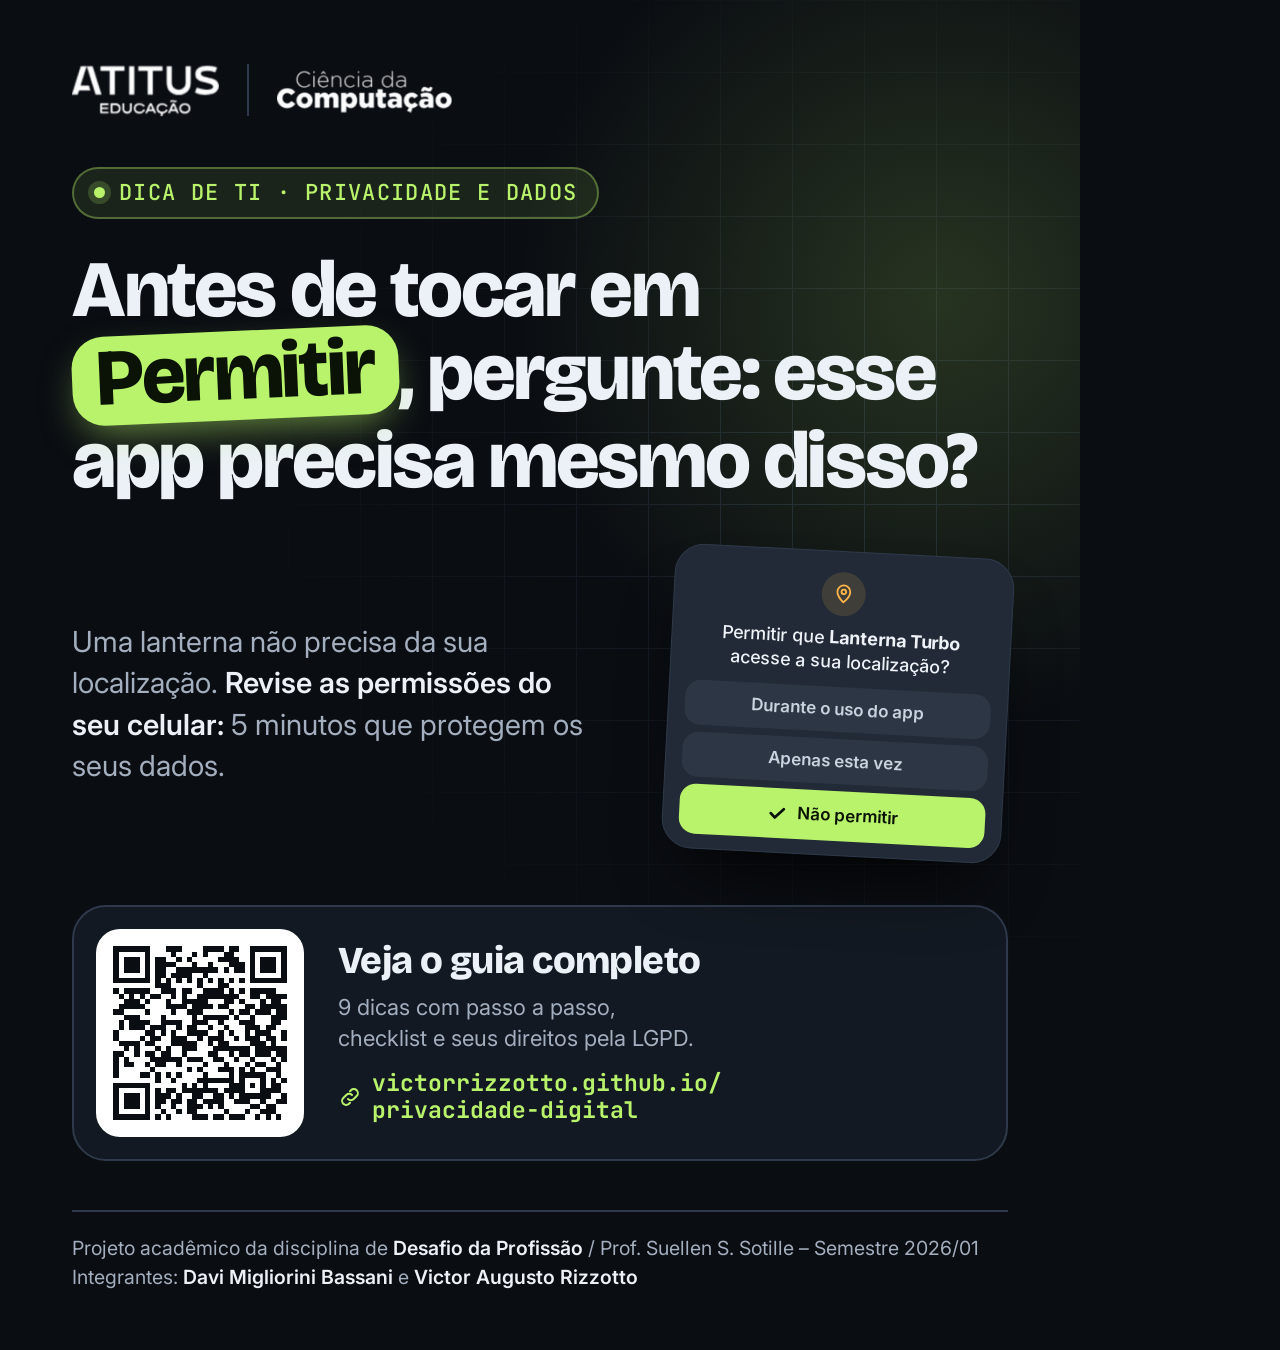
==== folder/feed.html @ c00c921f "Landing page e folder: privacidade e dados pessoais (PBL Ética Hacker) Projeto acadêmico da discipli" ====
<!doctype html>
<html lang="pt-BR">
<head>
<meta charset="utf-8">
<title>Folder (feed) · Privacidade digital</title>
<link rel="preconnect" href="https://fonts.googleapis.com">
<link rel="preconnect" href="https://fonts.gstatic.com" crossorigin>
<link href="https://fonts.googleapis.com/css2?family=Bricolage+Grotesque:opsz,wght@12..96,700;12..96,800&family=Inter:wght@400;500;600&family=JetBrains+Mono:wght@500;700&display=swap" rel="stylesheet">
<link rel="stylesheet" href="folder.css">
</head>
<body>
<div class="poster feed">
  <div class="logos">
    <img class="atitus" src="../assets/logo-atitus.png" alt="Atitus Educação">
    <span class="vsep"></span>
    <img class="curso" src="../assets/logo-ciencia-computacao.png" alt="Ciência da Computação">
  </div>

  <div class="main">
    <span class="eyebrow"><span class="dot"></span>Dica de TI · Privacidade e dados</span>
    <h1>Antes de tocar em <span class="pill">Permitir</span>, pergunte: esse app precisa mesmo disso?</h1>
  </div>

  <div class="mid">
    <p class="sub">Uma lanterna não precisa da sua localização. <strong>Revise as permissões do seu celular:</strong> 5 minutos que protegem os seus dados.</p>
    <div class="sheet">
      <span class="sheet-ico"><svg viewBox="0 0 24 24"><path d="M12 21s-7-6.2-7-11.5A7 7 0 0 1 19 9.5C19 14.8 12 21 12 21z"/><circle cx="12" cy="9.5" r="2.5"/></svg></span>
      <p>Permitir que <b>Lanterna Turbo</b> acesse a sua localização?</p>
      <span class="opt">Durante o uso do app</span>
      <span class="opt">Apenas esta vez</span>
      <span class="opt yes"><svg viewBox="0 0 24 24"><path d="M5 12.5l4.5 4.5L19 7.5"/></svg>Não permitir</span>
    </div>
  </div>

  <div class="qr-panel">
    <div class="qr"><img src="../assets/qrcode.svg" alt="QR Code"></div>
    <div class="qr-text">
      <strong>Veja o guia completo</strong>
      <p>9 dicas com passo a passo, checklist e seus direitos pela LGPD.</p>
      <span class="url"><svg viewBox="0 0 24 24"><path d="M10 14a4 4 0 0 0 5.7 0l3-3a4 4 0 0 0-5.7-5.7l-1 1"/><path d="M14 10a4 4 0 0 0-5.7 0l-3 3a4 4 0 0 0 5.7 5.7l1-1"/></svg>victorrizzotto.github.io/<br>privacidade-digital</span>
    </div>
  </div>

  <div class="credits">
    <p>Projeto acadêmico da disciplina de <strong>Desafio da Profissão</strong> / <span class="nw">Prof. Suellen S. Sotille – Semestre 2026/01</span></p>
    <p>Integrantes: <strong>Davi Migliorini Bassani</strong> e <strong>Victor Augusto Rizzotto</strong></p>
  </div>
</div>
</body>
</html>
---- folder/folder.css ----
*{box-sizing:border-box;margin:0;padding:0}
:root{
  --bg:#0A0D12; --surface:#131922; --surface-2:#1A222D; --line:#222C3A; --line-2:#2E3A4B;
  --text:#ECF1F7; --muted:#A3AFBF; --dim:#738096;
  --accent:#B8F36B; --accent-ink:#0B1206; --warn:#FFB547;
}
html,body{background:var(--bg)}
body{width:1080px;color:var(--text);font-family:"Inter",system-ui,sans-serif;-webkit-font-smoothing:antialiased}
svg{display:block;fill:none;stroke:currentColor;stroke-width:2;stroke-linecap:round;stroke-linejoin:round}

.poster{position:relative;width:1080px;overflow:hidden;isolation:isolate;display:flex;flex-direction:column;justify-content:space-between;gap:26px}
.nw{white-space:nowrap}
.poster::before{content:"";position:absolute;inset:0;z-index:-2;background-image:linear-gradient(var(--line) 1.5px,transparent 1.5px),linear-gradient(90deg,var(--line) 1.5px,transparent 1.5px);background-size:72px 72px;-webkit-mask-image:radial-gradient(ellipse 85% 60% at 80% 35%,#000 10%,transparent 70%);opacity:.7}
.poster::after{content:"";position:absolute;z-index:-1;width:1000px;height:1000px;right:-360px;top:-200px;background:radial-gradient(circle,rgba(184,243,107,.17),transparent 60%)}

.logos{display:flex;align-items:center;gap:28px}
.logos .atitus{height:56px;width:auto}
.logos .curso{height:47px;width:auto}
.vsep{width:2px;height:52px;background:var(--line-2)}

.eyebrow{display:inline-flex;align-items:center;gap:14px;font:500 22px/1 "JetBrains Mono",monospace;letter-spacing:.06em;text-transform:uppercase;color:var(--accent);padding:13px 20px;border:2px solid rgba(184,243,107,.35);border-radius:999px;background:rgba(184,243,107,.1)}
.eyebrow .dot{width:11px;height:11px;border-radius:50%;background:var(--accent);box-shadow:0 0 0 6px rgba(184,243,107,.18)}

h1{font:800 80px/1.03 "Bricolage Grotesque",sans-serif;letter-spacing:-.03em;margin-top:30px}
.pill{display:inline-block;padding:.01em .3em .07em;border-radius:.4em;background:var(--accent);color:var(--accent-ink);transform:rotate(-2.5deg);box-shadow:0 16px 40px -12px rgba(184,243,107,.6)}

.mid{display:flex;align-items:center;gap:44px}
.sub{text-wrap:pretty;flex:1;font-size:29px;line-height:1.42;color:var(--muted)}
.sub strong{color:var(--text);font-weight:600}

.sheet{flex:none;width:340px;background:#212A36;border:1px solid var(--line-2);border-radius:30px;padding:20px 16px 14px;text-align:center;transform:rotate(3deg);box-shadow:0 40px 70px -30px rgba(0,0,0,.9)}
.sheet-ico{width:44px;height:44px;margin:0 auto 10px;border-radius:50%;background:rgba(255,181,71,.14);color:var(--warn);display:grid;place-items:center}
.sheet-ico svg{width:22px;height:22px}
.sheet p{font:500 18px/1.36 "Inter",sans-serif;margin:0 6px 12px;color:#EEF2F7}
.opt{display:flex;align-items:center;justify-content:center;gap:10px;font:600 17px/1 "Inter",sans-serif;padding:14px 10px;margin-top:7px;border-radius:16px;background:#2C3644;color:#C9D3DF}
.opt.yes{background:var(--accent);color:var(--accent-ink)}
.opt.yes svg{width:22px;height:22px;stroke-width:3}

.qr-panel{display:flex;align-items:center;gap:34px;padding:22px 32px 22px 22px;border-radius:34px;background:var(--surface);border:2px solid var(--line-2)}
.qr{flex:none;background:#fff;border-radius:24px;padding:12px}
.qr img{display:block;width:184px;height:184px}
.qr-text strong{display:block;font:800 38px/1.1 "Bricolage Grotesque",sans-serif;letter-spacing:-.015em;margin-bottom:10px}
.qr-text p{text-wrap:balance;font-size:22px;line-height:1.4;color:var(--muted);margin-bottom:16px}
.url{display:inline-flex;align-items:center;gap:10px;font:700 23px/1.2 "JetBrains Mono",monospace;color:var(--accent)}
.url svg{width:24px;height:24px;flex:none}

.credits{border-top:2px solid var(--line-2);padding-top:22px;font-size:19.5px;line-height:1.5;color:var(--muted)}
.credits strong{color:var(--text);font-weight:600}

/* Feed 1080x1350 */
.feed{height:1350px;padding:62px 72px 58px}

/* Story 1080x1920 (conteúdo dentro da área segura do Instagram) */
.story{height:1920px;padding:190px 80px 236px}
.story .logos{justify-content:flex-start}
.story h1{font-size:90px;margin-top:28px}
.story .mid{flex-direction:column;align-items:stretch;gap:30px}
.story .sub{font-size:32px}
.story .sheet{align-self:center;width:400px;transform:rotate(-2.5deg)}
.story .qr img{width:204px;height:204px}
.story .qr-text strong{font-size:42px}
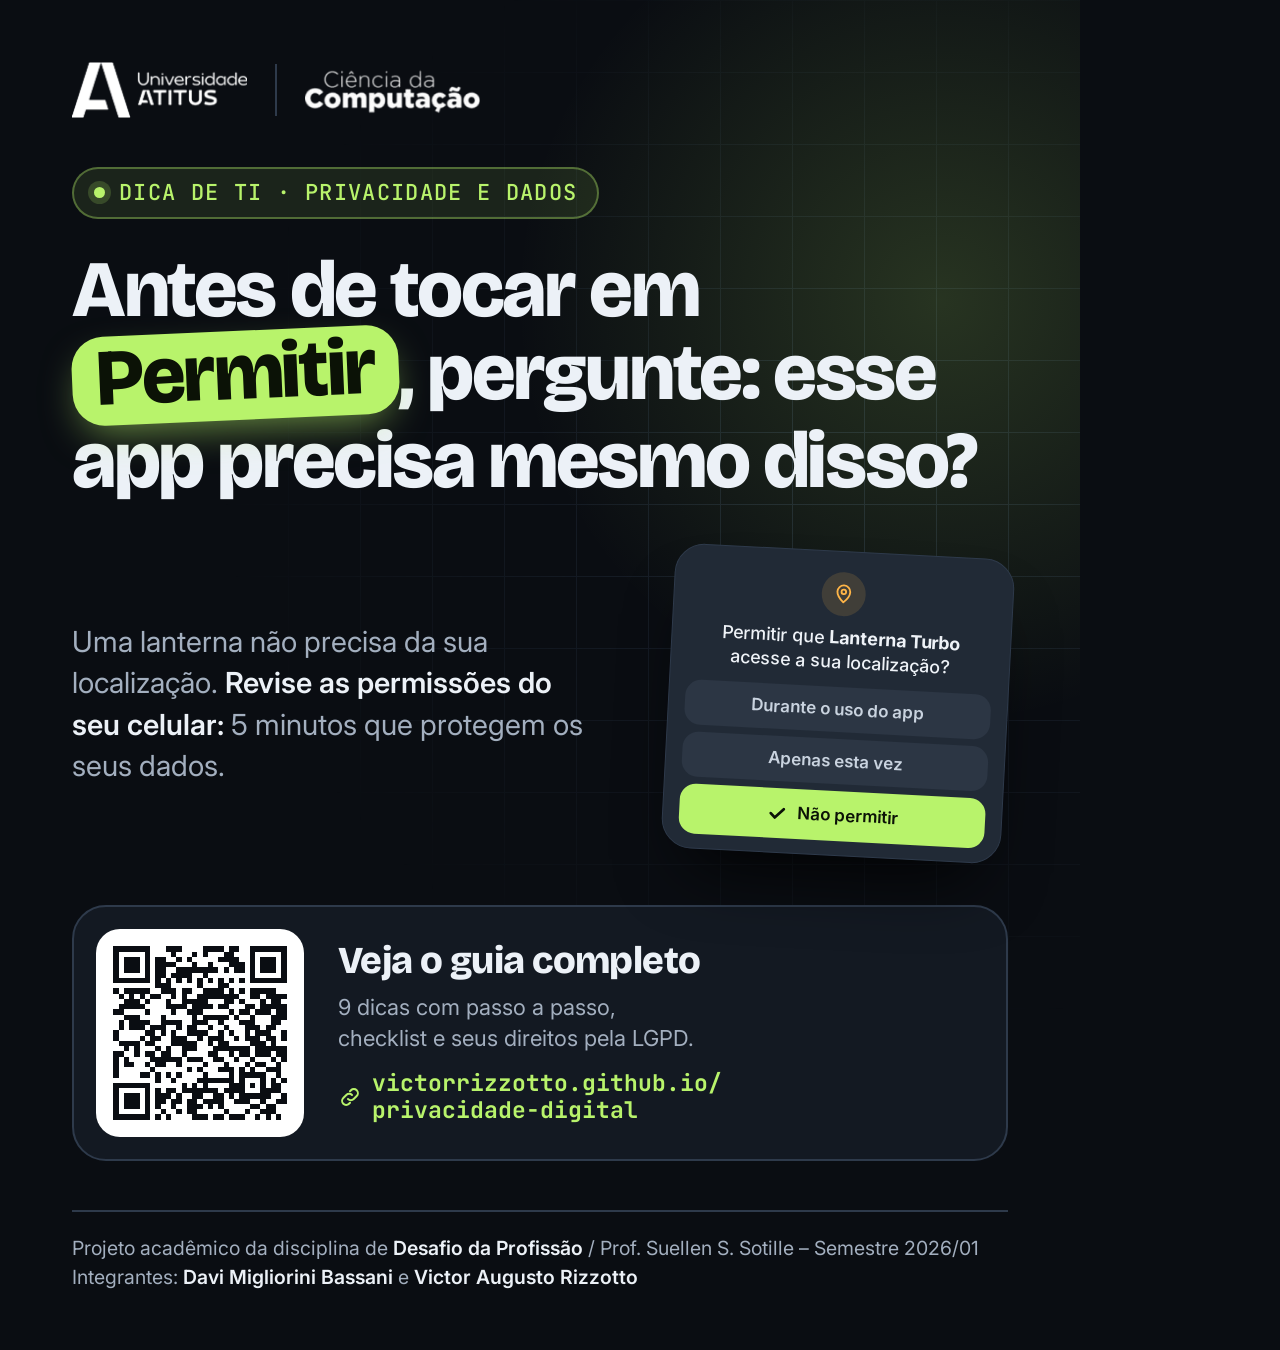
==== commit d9ab5fe2: "Troca a logo antiga da Atitus pela nova (Universidade Atitus) Atualiza a logo no site e nos folders " ====
--- a/folder/feed.html
+++ b/folder/feed.html
@@ -11,7 +11,7 @@
 <body>
 <div class="poster feed">
   <div class="logos">
-    <img class="atitus" src="../assets/logo-atitus.png" alt="Atitus Educação">
+    <img class="atitus" src="../assets/logo-atitus.png" alt="Universidade Atitus">
     <span class="vsep"></span>
     <img class="curso" src="../assets/logo-ciencia-computacao.png" alt="Ciência da Computação">
   </div>
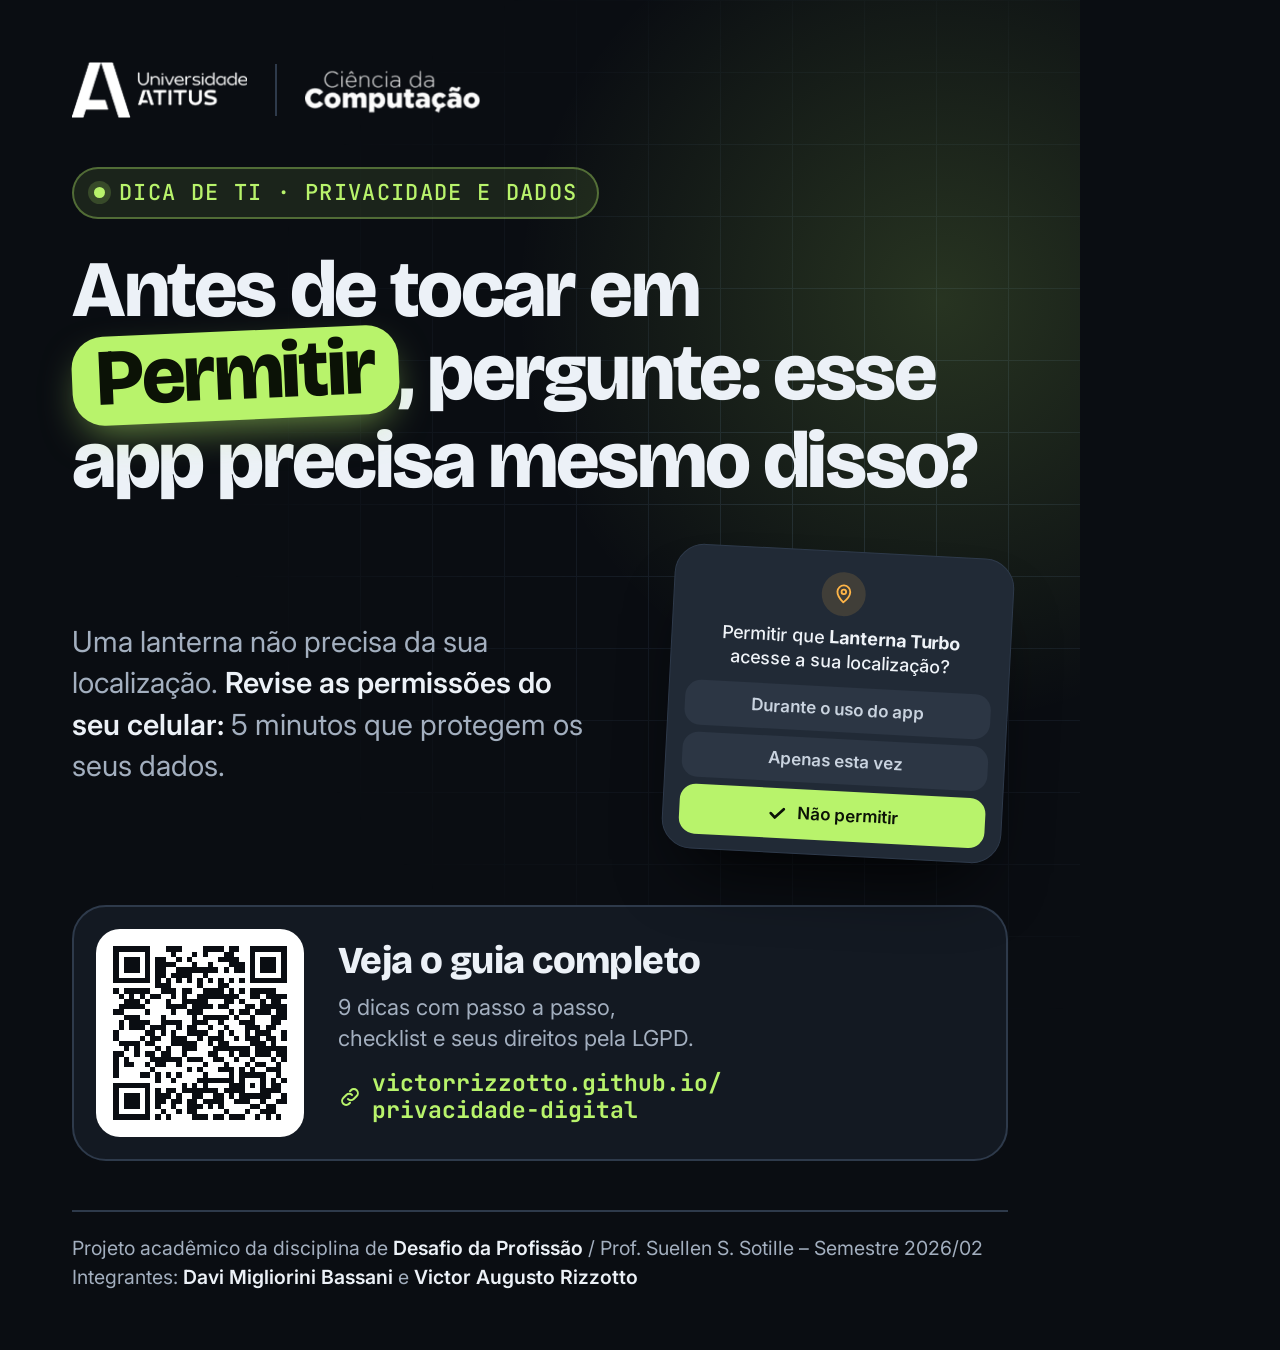
==== commit 1f038c72: "Atualiza o semestre para 2026/02 no site, nos folders e no README Co-Authored-By: Claude Opus 5.5 <n" ====
--- a/folder/feed.html
+++ b/folder/feed.html
@@ -11,7 +11,7 @@
 <body>
 <div class="poster feed">
   <div class="logos">
-    <img class="atitus" src="../assets/logo-atitus.png" alt="Universidade Atitus">
+    <img class="atitus" src="../assets/logo-universidade-atitus.png" alt="Universidade Atitus">
     <span class="vsep"></span>
     <img class="curso" src="../assets/logo-ciencia-computacao.png" alt="Ciência da Computação">
   </div>
@@ -42,7 +42,7 @@
   </div>
 
   <div class="credits">
-    <p>Projeto acadêmico da disciplina de <strong>Desafio da Profissão</strong> / <span class="nw">Prof. Suellen S. Sotille – Semestre 2026/01</span></p>
+    <p>Projeto acadêmico da disciplina de <strong>Desafio da Profissão</strong> / <span class="nw">Prof. Suellen S. Sotille – Semestre 2026/02</span></p>
     <p>Integrantes: <strong>Davi Migliorini Bassani</strong> e <strong>Victor Augusto Rizzotto</strong></p>
   </div>
 </div>
